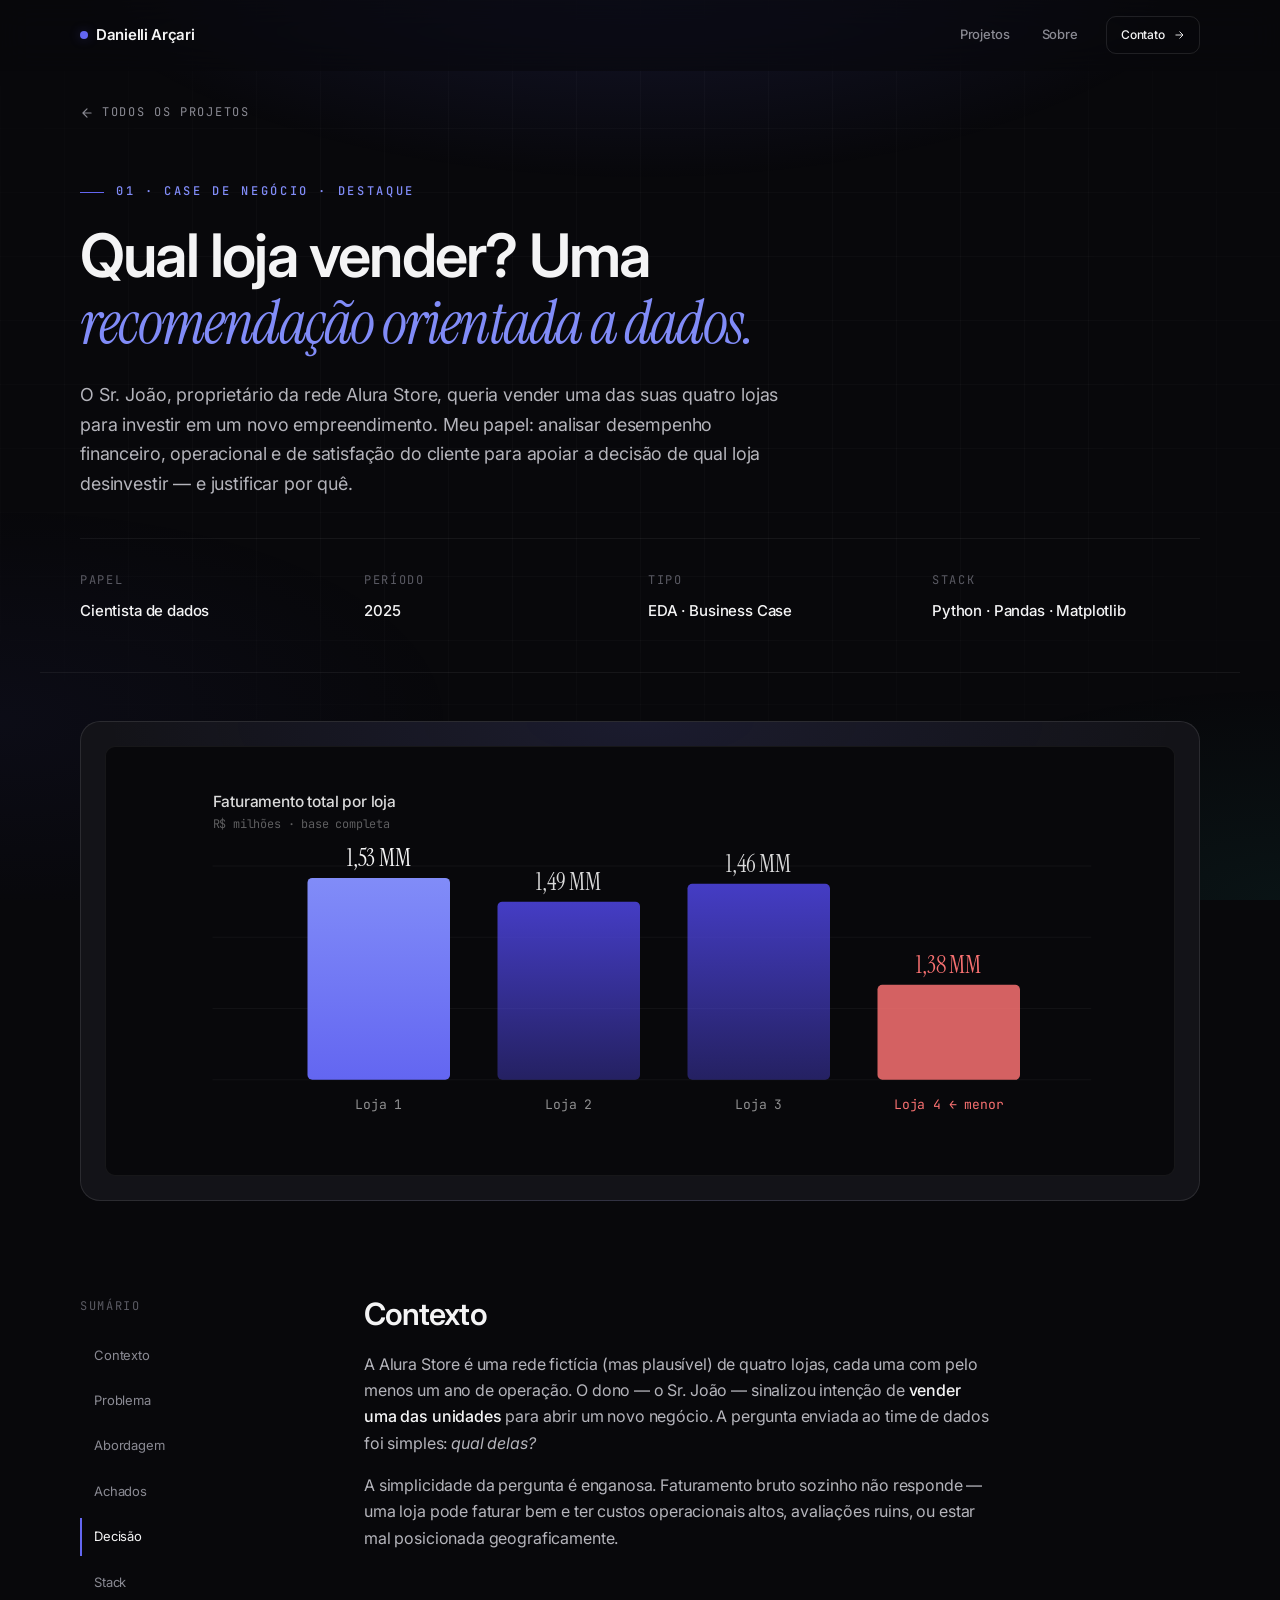
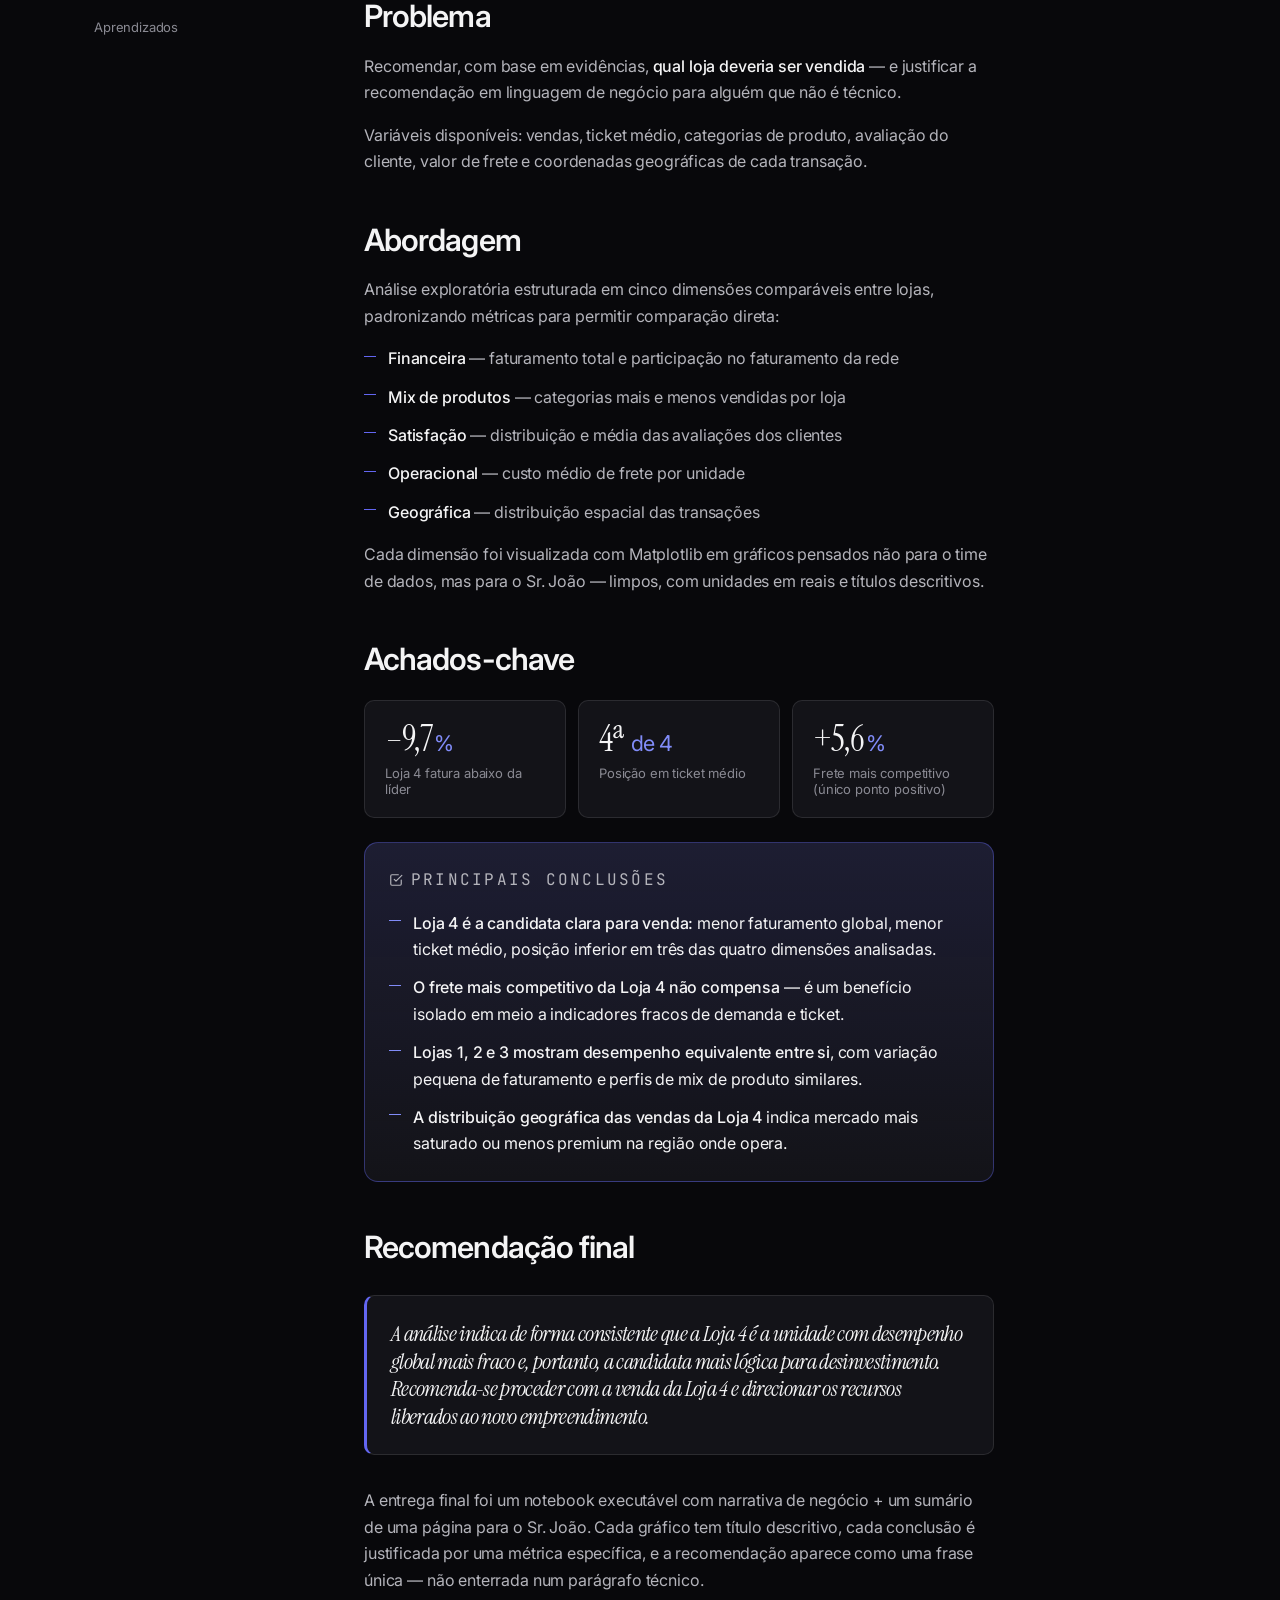
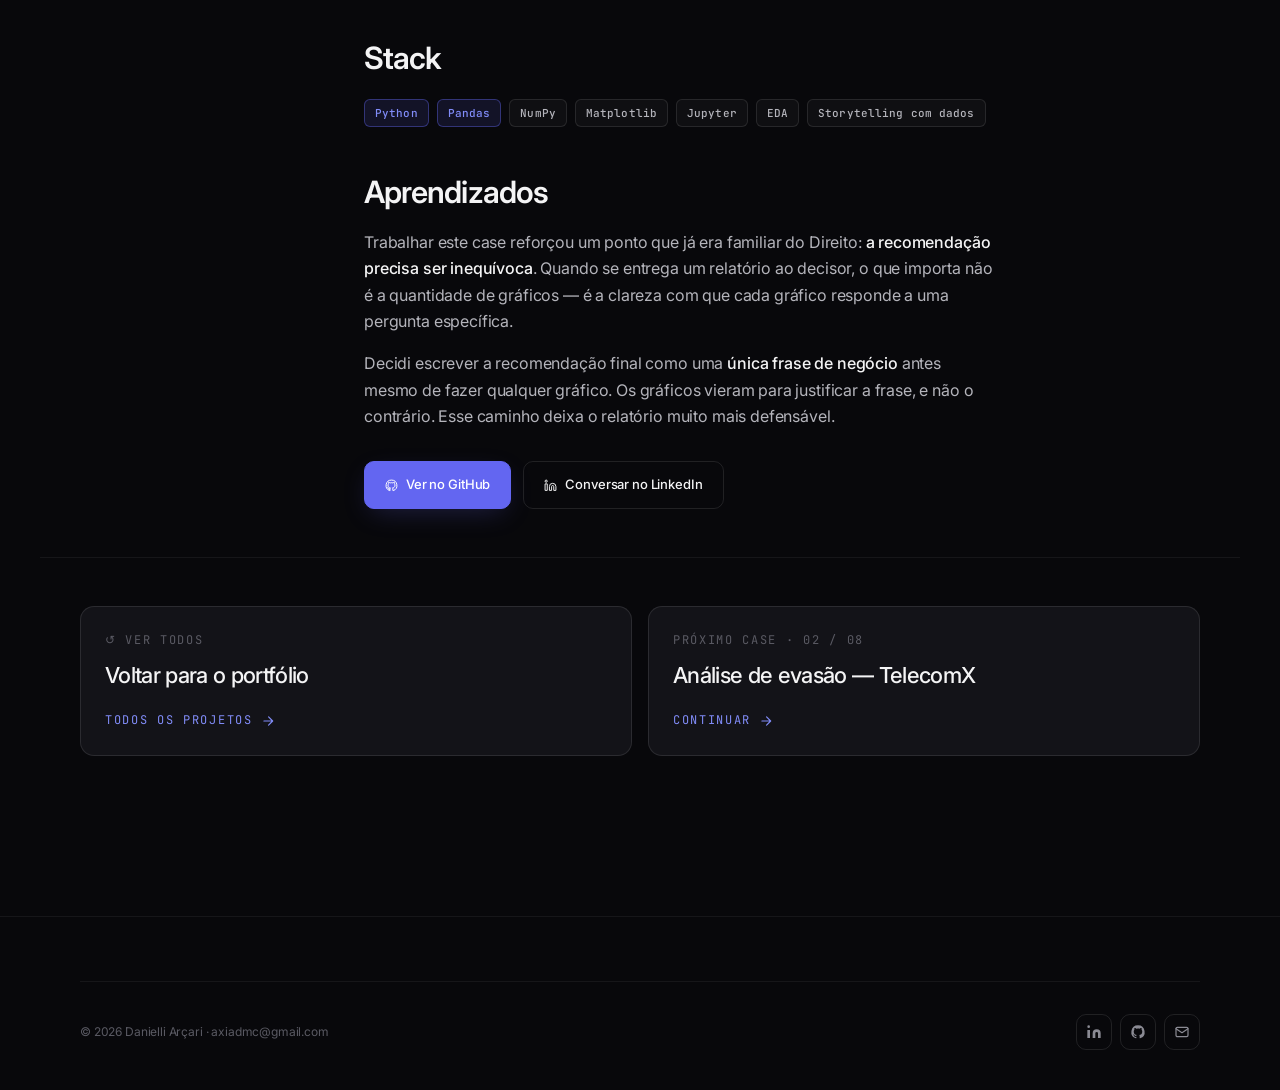
==== projetos/alura-store.html @ cd38f4fd "Add files via upload" ====
<!DOCTYPE html>
<html lang="pt-BR">
<head>
  <meta charset="UTF-8" />
  <meta name="viewport" content="width=device-width, initial-scale=1.0" />
  <meta name="theme-color" content="#08080B" />
  <title>Alura Store · Case · Danielli Arçari</title>
  <meta name="description" content="Case completo: análise comparativa das 4 lojas da rede Alura Store para apoiar decisão estratégica de venda." />

  <link rel="preconnect" href="https://fonts.googleapis.com" />
  <link rel="preconnect" href="https://fonts.gstatic.com" crossorigin />
  <link href="https://fonts.googleapis.com/css2?family=Inter:wght@300;400;500;600;700&family=Instrument+Serif:ital@0;1&family=JetBrains+Mono:wght@400;500&display=swap" rel="stylesheet" />

  <link rel="stylesheet" href="../css/tokens.css" />
  <link rel="stylesheet" href="../css/base.css" />
  <link rel="stylesheet" href="../css/components.css" />
  <link rel="stylesheet" href="../css/project.css" />

  <link rel="icon" href="data:image/svg+xml,%3Csvg xmlns='http://www.w3.org/2000/svg' viewBox='0 0 32 32'%3E%3Crect width='32' height='32' rx='6' fill='%23080808'/%3E%3Ctext x='16' y='22' font-family='Inter,sans-serif' font-size='18' font-weight='700' fill='%236366F1' text-anchor='middle'%3ED%3C/text%3E%3C/svg%3E" />
</head>
<body>

<header class="nav" role="banner">
  <div class="container nav__inner">
    <a href="../index.html" class="nav__brand">
      <span class="nav__brand-dot" aria-hidden="true"></span>
      <span>Danielli Arçari</span>
    </a>
    <nav class="nav__links" aria-label="Navegação">
      <a class="nav__link" href="../index.html#projetos">Projetos</a>
      <a class="nav__link" href="../index.html#sobre">Sobre</a>
      <a class="nav__link nav__cta btn btn--ghost btn--sm" href="../index.html#contato">
        Contato
        <svg class="btn__icon btn__icon--arrow" viewBox="0 0 24 24" aria-hidden="true"><path d="M5 12h14M13 5l7 7-7 7"/></svg>
      </a>
    </nav>
  </div>
</header>

<main>

  <div class="container case-breadcrumb">
    <a href="../index.html#projetos" class="case-back">
      <svg viewBox="0 0 24 24" fill="none" stroke="currentColor" stroke-width="2" stroke-linecap="round" stroke-linejoin="round" aria-hidden="true"><path d="M19 12H5M12 19l-7-7 7-7"/></svg>
      Todos os projetos
    </a>
  </div>

  <section class="container case-header">
    <p class="eyebrow eyebrow--accent case-header__eyebrow">01 · Case de Negócio · Destaque</p>
    <h1 class="case-header__title">Qual loja vender? Uma <em>recomendação orientada a dados.</em></h1>
    <p class="case-header__lede">
      O Sr. João, proprietário da rede Alura Store, queria vender uma das suas quatro lojas para investir em um novo
      empreendimento. Meu papel: analisar desempenho financeiro, operacional e de satisfação do cliente para apoiar a decisão
      de qual loja desinvestir — e justificar por quê.
    </p>

    <div class="case-meta">
      <div class="case-meta__item">
        <span class="case-meta__label">Papel</span>
        <span class="case-meta__value">Cientista de dados</span>
      </div>
      <div class="case-meta__item">
        <span class="case-meta__label">Período</span>
        <span class="case-meta__value">2025</span>
      </div>
      <div class="case-meta__item">
        <span class="case-meta__label">Tipo</span>
        <span class="case-meta__value">EDA · Business Case</span>
      </div>
      <div class="case-meta__item">
        <span class="case-meta__label">Stack</span>
        <span class="case-meta__value">Python · Pandas · Matplotlib</span>
      </div>
    </div>
  </section>

  <div class="container">
    <div class="case-hero-viz">
      <div class="case-hero-viz__inner">
        <svg viewBox="0 0 800 320" xmlns="http://www.w3.org/2000/svg">
          <defs>
            <linearGradient id="bar-a" x1="0" y1="0" x2="0" y2="1"><stop offset="0%" stop-color="#818CF8"/><stop offset="100%" stop-color="#6366F1"/></linearGradient>
            <linearGradient id="bar-b" x1="0" y1="0" x2="0" y2="1"><stop offset="0%" stop-color="#4F46E5" stop-opacity="0.85"/><stop offset="100%" stop-color="#4F46E5" stop-opacity="0.4"/></linearGradient>
          </defs>
          <text x="40" y="30" font-family="Inter, sans-serif" font-size="13" font-weight="500" fill="rgba(255,255,255,0.85)">Faturamento total por loja</text>
          <text x="40" y="48" font-family="JetBrains Mono, monospace" font-size="10" fill="rgba(255,255,255,0.35)">R$ milhões · base completa</text>

          <g stroke="rgba(255,255,255,0.04)" stroke-width="1">
            <line x1="40" y1="80"  x2="780" y2="80"/>
            <line x1="40" y1="140" x2="780" y2="140"/>
            <line x1="40" y1="200" x2="780" y2="200"/>
            <line x1="40" y1="260" x2="780" y2="260"/>
          </g>

          <rect x="120" y="90"  width="120" height="170" rx="4" fill="url(#bar-a)"/>
          <text x="180" y="80" font-family="Instrument Serif, serif" font-size="20" fill="#F4F4F5" text-anchor="middle">1,53 MM</text>
          <text x="180" y="285" font-family="JetBrains Mono, monospace" font-size="11" fill="rgba(255,255,255,0.55)" text-anchor="middle">Loja 1</text>

          <rect x="280" y="110" width="120" height="150" rx="4" fill="url(#bar-b)"/>
          <text x="340" y="100" font-family="Instrument Serif, serif" font-size="20" fill="rgba(255,255,255,0.85)" text-anchor="middle">1,49 MM</text>
          <text x="340" y="285" font-family="JetBrains Mono, monospace" font-size="11" fill="rgba(255,255,255,0.55)" text-anchor="middle">Loja 2</text>

          <rect x="440" y="95"  width="120" height="165" rx="4" fill="url(#bar-b)"/>
          <text x="500" y="85" font-family="Instrument Serif, serif" font-size="20" fill="rgba(255,255,255,0.85)" text-anchor="middle">1,46 MM</text>
          <text x="500" y="285" font-family="JetBrains Mono, monospace" font-size="11" fill="rgba(255,255,255,0.55)" text-anchor="middle">Loja 3</text>

          <rect x="600" y="180" width="120" height="80"  rx="4" fill="#F87171" fill-opacity="0.85"/>
          <text x="660" y="170" font-family="Instrument Serif, serif" font-size="20" fill="#F87171" text-anchor="middle">1,38 MM</text>
          <text x="660" y="285" font-family="JetBrains Mono, monospace" font-size="11" fill="#F87171" text-anchor="middle">Loja 4 ← menor</text>
        </svg>
      </div>
    </div>
  </div>

  <div class="container case-body">

    <aside class="case-toc" aria-label="Sumário">
      <p class="case-toc__label">Sumário</p>
      <a href="#contexto">Contexto</a>
      <a href="#problema">Problema</a>
      <a href="#abordagem">Abordagem</a>
      <a href="#achados">Achados</a>
      <a href="#decisao">Decisão</a>
      <a href="#stack">Stack</a>
      <a href="#aprendizados">Aprendizados</a>
    </aside>

    <article class="case-content">

      <section id="contexto">
        <h2>Contexto</h2>
        <p>
          A Alura Store é uma rede fictícia (mas plausível) de quatro lojas, cada uma com pelo menos um ano de operação.
          O dono — o Sr. João — sinalizou intenção de <strong>vender uma das unidades</strong> para abrir um novo negócio.
          A pergunta enviada ao time de dados foi simples: <em>qual delas?</em>
        </p>
        <p>
          A simplicidade da pergunta é enganosa. Faturamento bruto sozinho não responde — uma loja pode faturar bem e
          ter custos operacionais altos, avaliações ruins, ou estar mal posicionada geograficamente.
        </p>
      </section>

      <section id="problema">
        <h2>Problema</h2>
        <p>
          Recomendar, com base em evidências, <strong>qual loja deveria ser vendida</strong> — e justificar a recomendação
          em linguagem de negócio para alguém que não é técnico.
        </p>
        <p>
          Variáveis disponíveis: vendas, ticket médio, categorias de produto, avaliação do cliente, valor de frete e
          coordenadas geográficas de cada transação.
        </p>
      </section>

      <section id="abordagem">
        <h2>Abordagem</h2>
        <p>
          Análise exploratória estruturada em cinco dimensões comparáveis entre lojas, padronizando métricas para
          permitir comparação direta:
        </p>
        <ul>
          <li><strong>Financeira</strong> — faturamento total e participação no faturamento da rede</li>
          <li><strong>Mix de produtos</strong> — categorias mais e menos vendidas por loja</li>
          <li><strong>Satisfação</strong> — distribuição e média das avaliações dos clientes</li>
          <li><strong>Operacional</strong> — custo médio de frete por unidade</li>
          <li><strong>Geográfica</strong> — distribuição espacial das transações</li>
        </ul>
        <p>
          Cada dimensão foi visualizada com Matplotlib em gráficos pensados não para o time de dados, mas para o
          Sr. João — limpos, com unidades em reais e títulos descritivos.
        </p>
      </section>

      <section id="achados">
        <h2>Achados-chave</h2>

        <div class="case-stats">
          <div class="case-stat">
            <div class="case-stat__value">–9,7<em>%</em></div>
            <div class="case-stat__label">Loja 4 fatura abaixo da líder</div>
          </div>
          <div class="case-stat">
            <div class="case-stat__value">4ª <em>de 4</em></div>
            <div class="case-stat__label">Posição em ticket médio</div>
          </div>
          <div class="case-stat">
            <div class="case-stat__value">+5,6<em>%</em></div>
            <div class="case-stat__label">Frete mais competitivo (único ponto positivo)</div>
          </div>
        </div>

        <div class="case-findings">
          <p class="case-findings__title">
            <svg viewBox="0 0 24 24" fill="none" stroke="currentColor" stroke-width="2" stroke-linecap="round" stroke-linejoin="round"><path d="M9 11l3 3L22 4M21 12v7a2 2 0 0 1-2 2H5a2 2 0 0 1-2-2V5a2 2 0 0 1 2-2h11"/></svg>
            Principais conclusões
          </p>
          <ul>
            <li><strong>Loja 4 é a candidata clara para venda:</strong> menor faturamento global, menor ticket médio, posição inferior em três das quatro dimensões analisadas.</li>
            <li><strong>O frete mais competitivo da Loja 4 não compensa</strong> — é um benefício isolado em meio a indicadores fracos de demanda e ticket.</li>
            <li><strong>Lojas 1, 2 e 3 mostram desempenho equivalente entre si</strong>, com variação pequena de faturamento e perfis de mix de produto similares.</li>
            <li><strong>A distribuição geográfica das vendas da Loja 4</strong> indica mercado mais saturado ou menos premium na região onde opera.</li>
          </ul>
        </div>
      </section>

      <section id="decisao">
        <h2>Recomendação final</h2>
        <blockquote class="case-quote">
          A análise indica de forma consistente que a Loja 4 é a unidade com desempenho global mais fraco e, portanto, a
          candidata mais lógica para desinvestimento. Recomenda-se proceder com a venda da Loja 4 e direcionar os
          recursos liberados ao novo empreendimento.
        </blockquote>
        <p>
          A entrega final foi um notebook executável com narrativa de negócio + um sumário de uma página para o Sr. João.
          Cada gráfico tem título descritivo, cada conclusão é justificada por uma métrica específica, e a recomendação
          aparece como uma frase única — não enterrada num parágrafo técnico.
        </p>
      </section>

      <section id="stack">
        <h2>Stack</h2>
        <div class="case-stack tag-group">
          <span class="tag tag--accent">Python</span>
          <span class="tag tag--accent">Pandas</span>
          <span class="tag">NumPy</span>
          <span class="tag">Matplotlib</span>
          <span class="tag">Jupyter</span>
          <span class="tag">EDA</span>
          <span class="tag">Storytelling com dados</span>
        </div>
      </section>

      <section id="aprendizados">
        <h2>Aprendizados</h2>
        <p>
          Trabalhar este case reforçou um ponto que já era familiar do Direito: <strong>a recomendação precisa ser
          inequívoca</strong>. Quando se entrega um relatório ao decisor, o que importa não é a quantidade de gráficos —
          é a clareza com que cada gráfico responde a uma pergunta específica.
        </p>
        <p>
          Decidi escrever a recomendação final como uma <strong>única frase de negócio</strong> antes mesmo de fazer
          qualquer gráfico. Os gráficos vieram para justificar a frase, e não o contrário. Esse caminho deixa o
          relatório muito mais defensável.
        </p>
      </section>

      <div class="case-actions">
        <a href="https://github.com/danielli-arcari/Alura_Store" target="_blank" rel="noopener" class="btn btn--accent">
          <svg class="btn__icon" viewBox="0 0 24 24" fill="currentColor"><path d="M12 2a10 10 0 0 0-3.16 19.49c.5.09.68-.22.68-.48v-1.7c-2.78.6-3.37-1.34-3.37-1.34-.45-1.16-1.11-1.47-1.11-1.47-.91-.62.07-.6.07-.6 1 .07 1.53 1.03 1.53 1.03.89 1.52 2.34 1.08 2.91.83.09-.65.35-1.09.63-1.34-2.22-.25-4.56-1.11-4.56-4.95 0-1.09.39-1.99 1.03-2.69-.1-.25-.45-1.27.1-2.65 0 0 .84-.27 2.75 1.03A9.56 9.56 0 0 1 12 6.8c.85 0 1.71.11 2.5.34 1.91-1.3 2.75-1.03 2.75-1.03.55 1.38.2 2.4.1 2.65.64.7 1.03 1.6 1.03 2.69 0 3.85-2.34 4.7-4.57 4.94.36.31.68.92.68 1.85v2.74c0 .27.18.58.69.48A10 10 0 0 0 12 2z"/></svg>
          Ver no GitHub
        </a>
        <a href="https://www.linkedin.com/in/danielli-arcari" target="_blank" rel="noopener" class="btn btn--ghost">
          <svg class="btn__icon" viewBox="0 0 24 24" fill="currentColor"><path d="M16 8a6 6 0 0 1 6 6v7h-4v-7a2 2 0 0 0-4 0v7h-4v-7a6 6 0 0 1 6-6zM2 9h4v12H2zM4 6a2 2 0 1 1 0-4 2 2 0 0 1 0 4z"/></svg>
          Conversar no LinkedIn
        </a>
      </div>

    </article>
  </div>

  <section class="container case-next">
    <div class="case-next__grid">
      <a href="../index.html#projetos" class="case-next__card">
        <p class="case-next__label">↺ Ver todos</p>
        <h3 class="case-next__title">Voltar para o portfólio</h3>
        <span class="case-next__arrow">
          Todos os projetos
          <svg viewBox="0 0 24 24" fill="none" stroke="currentColor" stroke-width="2" stroke-linecap="round" stroke-linejoin="round"><path d="M5 12h14M13 5l7 7-7 7"/></svg>
        </span>
      </a>
      <a href="telecomx.html" class="case-next__card">
        <p class="case-next__label">Próximo case · 02 / 08</p>
        <h3 class="case-next__title">Análise de evasão — TelecomX</h3>
        <span class="case-next__arrow">
          Continuar
          <svg viewBox="0 0 24 24" fill="none" stroke="currentColor" stroke-width="2" stroke-linecap="round" stroke-linejoin="round"><path d="M5 12h14M13 5l7 7-7 7"/></svg>
        </span>
      </a>
    </div>
  </section>

  <footer class="footer">
    <div class="container">
      <div class="footer__bottom" style="border-top:1px solid var(--border-subtle);padding-top:var(--s-8);">
        <span>© <span id="year">2026</span> Danielli Arçari · axiadmc@gmail.com</span>
        <div class="footer__socials">
          <a class="footer__social" href="https://www.linkedin.com/in/danielli-arcari" target="_blank" rel="noopener" aria-label="LinkedIn"><svg viewBox="0 0 24 24" fill="currentColor"><path d="M16 8a6 6 0 0 1 6 6v7h-4v-7a2 2 0 0 0-4 0v7h-4v-7a6 6 0 0 1 6-6zM2 9h4v12H2zM4 6a2 2 0 1 1 0-4 2 2 0 0 1 0 4z"/></svg></a>
          <a class="footer__social" href="https://github.com/danielli-arcari" target="_blank" rel="noopener" aria-label="GitHub"><svg viewBox="0 0 24 24" fill="currentColor"><path d="M12 2a10 10 0 0 0-3.16 19.49c.5.09.68-.22.68-.48v-1.7c-2.78.6-3.37-1.34-3.37-1.34-.45-1.16-1.11-1.47-1.11-1.47-.91-.62.07-.6.07-.6 1 .07 1.53 1.03 1.53 1.03.89 1.52 2.34 1.08 2.91.83.09-.65.35-1.09.63-1.34-2.22-.25-4.56-1.11-4.56-4.95 0-1.09.39-1.99 1.03-2.69-.1-.25-.45-1.27.1-2.65 0 0 .84-.27 2.75 1.03A9.56 9.56 0 0 1 12 6.8c.85 0 1.71.11 2.5.34 1.91-1.3 2.75-1.03 2.75-1.03.55 1.38.2 2.4.1 2.65.64.7 1.03 1.6 1.03 2.69 0 3.85-2.34 4.7-4.57 4.94.36.31.68.92.68 1.85v2.74c0 .27.18.58.69.48A10 10 0 0 0 12 2z"/></svg></a>
          <a class="footer__social" href="mailto:axiadmc@gmail.com" aria-label="E-mail"><svg viewBox="0 0 24 24" fill="none" stroke="currentColor" stroke-width="1.8" stroke-linecap="round" stroke-linejoin="round"><rect x="3" y="5" width="18" height="14" rx="2"/><path d="M3 7l9 6 9-6"/></svg></a>
        </div>
      </div>
    </div>
  </footer>

</main>

<script src="../js/main.js" defer></script>
</body>
</html>
---- css/tokens.css ----
/* ============================================================
   DESIGN TOKENS
   Single source of truth for colors, spacing, type, motion.
   ============================================================ */

:root {
  /* ----- Surfaces ----- */
  --bg-base:        #08080B;
  --bg-elevated:    #0F0F12;
  --bg-card:        #131318;
  --bg-card-hover:  #17171D;
  --bg-overlay:     rgba(8, 8, 11, 0.72);

  /* ----- Borders (rgba for compositing over gradients) ----- */
  --border-subtle:  rgba(255, 255, 255, 0.06);
  --border-default: rgba(255, 255, 255, 0.10);
  --border-strong:  rgba(255, 255, 255, 0.16);
  --border-accent:  rgba(99, 102, 241, 0.40);

  /* ----- Foreground ----- */
  --fg-primary:     #F4F4F5;
  --fg-secondary:   #B4B4BB;
  --fg-tertiary:    #8A8A93;
  --fg-quaternary:  #5A5A63;
  --fg-on-accent:   #FFFFFF;

  /* ----- Accent (Iris / Indigo) ----- */
  --accent:         #6366F1;
  --accent-hover:   #818CF8;
  --accent-dim:     #4F46E5;
  --accent-soft:    rgba(99, 102, 241, 0.12);
  --accent-glow:    rgba(99, 102, 241, 0.28);

  /* ----- Secondary accent (Teal) — used sparingly ----- */
  --teal:           #2DD4BF;
  --teal-soft:      rgba(45, 212, 191, 0.12);

  /* ----- Semantic ----- */
  --success:        #34D399;
  --warning:        #FBBF24;
  --danger:         #F87171;

  /* ----- Typography ----- */
  --font-sans:  'Inter', ui-sans-serif, system-ui, -apple-system, 'Segoe UI', Roboto, sans-serif;
  --font-serif: 'Instrument Serif', 'Times New Roman', Georgia, serif;
  --font-mono:  'JetBrains Mono', ui-monospace, 'SF Mono', Consolas, monospace;

  /* Modular type scale (1.25 ratio) */
  --text-xs:    0.75rem;     /* 12 */
  --text-sm:    0.8125rem;   /* 13 */
  --text-base:  0.9375rem;   /* 15 */
  --text-md:    1rem;        /* 16 */
  --text-lg:    1.125rem;    /* 18 */
  --text-xl:    1.375rem;    /* 22 */
  --text-2xl:   1.75rem;     /* 28 */
  --text-3xl:   2.25rem;     /* 36 */
  --text-4xl:   3rem;        /* 48 */
  --text-5xl:   4rem;        /* 64 */
  --text-6xl:   5.5rem;      /* 88 */

  --leading-tight:   1.1;
  --leading-snug:    1.25;
  --leading-normal:  1.5;
  --leading-relaxed: 1.65;

  --tracking-tight:  -0.03em;
  --tracking-snug:   -0.02em;
  --tracking-normal: -0.01em;
  --tracking-wide:    0.02em;
  --tracking-wider:   0.14em;
  --tracking-widest:  0.22em;

  /* ----- Spacing scale (4px base) ----- */
  --s-1:   0.25rem;
  --s-2:   0.5rem;
  --s-3:   0.75rem;
  --s-4:   1rem;
  --s-5:   1.25rem;
  --s-6:   1.5rem;
  --s-8:   2rem;
  --s-10:  2.5rem;
  --s-12:  3rem;
  --s-16:  4rem;
  --s-20:  5rem;
  --s-24:  6rem;
  --s-32:  8rem;
  --s-40:  10rem;

  /* ----- Radii ----- */
  --r-xs:   3px;
  --r-sm:   6px;
  --r-md:   10px;
  --r-lg:   14px;
  --r-xl:   20px;
  --r-2xl:  28px;
  --r-full: 9999px;

  /* ----- Shadows ----- */
  --shadow-xs:   0 1px 2px rgba(0, 0, 0, 0.35);
  --shadow-sm:   0 2px 6px rgba(0, 0, 0, 0.32);
  --shadow-md:   0 8px 24px rgba(0, 0, 0, 0.40);
  --shadow-lg:   0 16px 48px rgba(0, 0, 0, 0.55);
  --shadow-glow: 0 0 60px -10px var(--accent-glow);
  --shadow-ring: 0 0 0 1px var(--border-default);

  /* ----- Layout ----- */
  --container:        1200px;
  --container-narrow: 880px;
  --gutter:           clamp(1.25rem, 4vw, 2.5rem);

  /* ----- Motion ----- */
  --ease-out-expo:   cubic-bezier(0.16, 1, 0.3, 1);
  --ease-in-out:     cubic-bezier(0.65, 0, 0.35, 1);
  --ease-spring:     cubic-bezier(0.34, 1.56, 0.64, 1);
  --dur-fast:        140ms;
  --dur-base:        240ms;
  --dur-slow:        460ms;
  --dur-slower:      720ms;

  /* ----- Z-index ----- */
  --z-base:    1;
  --z-overlay: 50;
  --z-nav:     90;
  --z-modal:   100;
  --z-toast:   110;
}

/* Respect user's reduced-motion preference */
@media (prefers-reduced-motion: reduce) {
  :root {
    --dur-fast:   0ms;
    --dur-base:   0ms;
    --dur-slow:   0ms;
    --dur-slower: 0ms;
  }
}
---- css/base.css ----
/* ============================================================
   BASE — Reset + global element defaults + accessibility
   ============================================================ */

*,
*::before,
*::after {
  box-sizing: border-box;
  margin: 0;
  padding: 0;
}

html {
  -webkit-text-size-adjust: 100%;
  text-size-adjust: 100%;
  scroll-behavior: smooth;
  /* Slight inertia offset for anchor jumps so sticky nav doesn't cover headings */
  scroll-padding-top: 5rem;
}

body {
  min-height: 100dvh;
  background: var(--bg-base);
  color: var(--fg-primary);
  font-family: var(--font-sans);
  font-size: var(--text-base);
  font-weight: 400;
  line-height: var(--leading-relaxed);
  letter-spacing: var(--tracking-normal);
  -webkit-font-smoothing: antialiased;
  -moz-osx-font-smoothing: grayscale;
  text-rendering: optimizeLegibility;
  overflow-x: hidden;
}

/* Ambient background — radial gradients that sit behind every page.
   Deliberately faint; they add depth without competing for attention. */
body::before {
  content: '';
  position: fixed;
  inset: 0;
  z-index: -1;
  pointer-events: none;
  background:
    radial-gradient(ellipse 80% 50% at 50% -10%, rgba(99, 102, 241, 0.18), transparent 60%),
    radial-gradient(ellipse 60% 40% at 100% 100%, rgba(45, 212, 191, 0.06), transparent 60%),
    radial-gradient(ellipse 60% 40% at 0% 80%, rgba(99, 102, 241, 0.05), transparent 60%);
}

/* Faint grid pattern. CSS-only, no image request. */
body::after {
  content: '';
  position: fixed;
  inset: 0;
  z-index: -1;
  pointer-events: none;
  background-image:
    linear-gradient(to right, rgba(255, 255, 255, 0.025) 1px, transparent 1px),
    linear-gradient(to bottom, rgba(255, 255, 255, 0.025) 1px, transparent 1px);
  background-size: 64px 64px;
  mask-image: radial-gradient(ellipse 70% 60% at 50% 40%, #000 50%, transparent 100%);
  -webkit-mask-image: radial-gradient(ellipse 70% 60% at 50% 40%, #000 50%, transparent 100%);
}

a {
  color: inherit;
  text-decoration: none;
  transition: color var(--dur-fast) var(--ease-out-expo);
}

img, svg, video {
  display: block;
  max-width: 100%;
  height: auto;
}

button {
  font: inherit;
  color: inherit;
  background: none;
  border: none;
  cursor: pointer;
}

input, textarea, select {
  font: inherit;
  color: inherit;
}

/* ----- Typography defaults ----- */
h1, h2, h3, h4, h5, h6 {
  font-family: var(--font-sans);
  font-weight: 600;
  line-height: var(--leading-tight);
  letter-spacing: var(--tracking-tight);
  color: var(--fg-primary);
}

p {
  color: var(--fg-secondary);
  line-height: var(--leading-relaxed);
}

::selection {
  background: var(--accent-soft);
  color: var(--fg-primary);
}

/* ----- Focus states — accessible & consistent ----- */
:focus-visible {
  outline: 2px solid var(--accent);
  outline-offset: 3px;
  border-radius: var(--r-xs);
}

/* Scrollbar — subtle on dark */
::-webkit-scrollbar { width: 10px; height: 10px; }
::-webkit-scrollbar-track { background: var(--bg-base); }
::-webkit-scrollbar-thumb {
  background: var(--border-default);
  border-radius: var(--r-full);
  border: 2px solid var(--bg-base);
}
::-webkit-scrollbar-thumb:hover { background: var(--border-strong); }

/* ----- Utility: visually-hidden but available to screen readers ----- */
.sr-only {
  position: absolute;
  width: 1px;
  height: 1px;
  padding: 0;
  margin: -1px;
  overflow: hidden;
  clip: rect(0, 0, 0, 0);
  white-space: nowrap;
  border: 0;
}

/* ----- Layout container ----- */
.container {
  width: 100%;
  max-width: var(--container);
  margin-inline: auto;
  padding-inline: var(--gutter);
}

.container--narrow {
  max-width: var(--container-narrow);
}

/* ----- Animation utility classes ----- */
.reveal {
  opacity: 0;
  transform: translateY(20px);
  transition:
    opacity var(--dur-slow) var(--ease-out-expo),
    transform var(--dur-slow) var(--ease-out-expo);
  will-change: opacity, transform;
}
.reveal.is-visible {
  opacity: 1;
  transform: translateY(0);
}
---- css/components.css ----
/* ============================================================
   COMPONENTS — Reusable UI primitives
   Buttons · Badges · Cards · Tags · Inputs · Nav · Footer
   ============================================================ */

/* ----------------------------------------------------------------
   NAVIGATION
   Sticky, blurred-glass top bar. Inspired by Linear / Vercel.
   ---------------------------------------------------------------- */
.nav {
  position: sticky;
  top: 0;
  z-index: var(--z-nav);
  width: 100%;
  background: rgba(8, 8, 11, 0.65);
  backdrop-filter: saturate(140%) blur(16px);
  -webkit-backdrop-filter: saturate(140%) blur(16px);
  border-bottom: 1px solid transparent;
  transition: border-color var(--dur-base) var(--ease-out-expo);
}
.nav.is-scrolled {
  border-bottom-color: var(--border-subtle);
}
.nav__inner {
  display: flex;
  align-items: center;
  justify-content: space-between;
  padding-block: var(--s-4);
}
.nav__brand {
  display: inline-flex;
  align-items: center;
  gap: var(--s-2);
  font-size: var(--text-base);
  font-weight: 600;
  letter-spacing: var(--tracking-snug);
  color: var(--fg-primary);
}
.nav__brand-dot {
  width: 8px;
  height: 8px;
  border-radius: var(--r-full);
  background: var(--accent);
  box-shadow: 0 0 12px var(--accent-glow);
  animation: pulse 2.4s var(--ease-in-out) infinite;
}
@keyframes pulse {
  0%, 100% { opacity: 1; transform: scale(1); }
  50%      { opacity: 0.55; transform: scale(1.25); }
}
.nav__links {
  display: flex;
  align-items: center;
  gap: var(--s-2);
}
.nav__link {
  position: relative;
  padding: var(--s-2) var(--s-3);
  font-size: var(--text-sm);
  font-weight: 500;
  color: var(--fg-tertiary);
  border-radius: var(--r-sm);
  transition:
    color var(--dur-fast) var(--ease-out-expo),
    background-color var(--dur-fast) var(--ease-out-expo);
}
.nav__link:hover,
.nav__link[aria-current="page"] {
  color: var(--fg-primary);
  background: var(--bg-card);
}
.nav__cta {
  margin-left: var(--s-2);
}
@media (max-width: 640px) {
  .nav__links { gap: 0; }
  .nav__link  { padding-inline: var(--s-2); font-size: var(--text-xs); }
}

/* ----------------------------------------------------------------
   BUTTON
   ---------------------------------------------------------------- */
.btn {
  position: relative;
  display: inline-flex;
  align-items: center;
  justify-content: center;
  gap: var(--s-2);
  padding: 0.75rem 1.25rem;
  font-size: var(--text-sm);
  font-weight: 500;
  letter-spacing: var(--tracking-normal);
  border-radius: var(--r-md);
  border: 1px solid transparent;
  cursor: pointer;
  transition:
    background-color var(--dur-fast) var(--ease-out-expo),
    border-color    var(--dur-fast) var(--ease-out-expo),
    color           var(--dur-fast) var(--ease-out-expo),
    transform       var(--dur-fast) var(--ease-out-expo),
    box-shadow      var(--dur-fast) var(--ease-out-expo);
  white-space: nowrap;
  user-select: none;
}
.btn:active { transform: translateY(1px); }

.btn--primary {
  background: var(--fg-primary);
  color: var(--bg-base);
  border-color: var(--fg-primary);
}
.btn--primary:hover {
  background: #ffffff;
  border-color: #ffffff;
  box-shadow: 0 8px 24px rgba(255, 255, 255, 0.10);
}

.btn--accent {
  background: var(--accent);
  color: var(--fg-on-accent);
  border-color: var(--accent);
  box-shadow: 0 8px 28px -8px var(--accent-glow);
}
.btn--accent:hover {
  background: var(--accent-hover);
  border-color: var(--accent-hover);
  box-shadow: 0 12px 36px -8px var(--accent-glow);
}

.btn--ghost {
  background: transparent;
  color: var(--fg-primary);
  border-color: var(--border-default);
}
.btn--ghost:hover {
  background: var(--bg-card);
  border-color: var(--border-strong);
}

.btn--sm  { padding: 0.5rem 0.875rem; font-size: var(--text-xs); }
.btn--lg  { padding: 0.9rem 1.6rem;   font-size: var(--text-base); }

.btn__icon {
  width: 1em;
  height: 1em;
  stroke: currentColor;
  fill: none;
  stroke-width: 1.8;
  flex-shrink: 0;
}

/* Subtle "arrow nudge" on hover for ghost buttons containing arrow icon */
.btn:hover .btn__icon--arrow { transform: translateX(3px); }
.btn__icon--arrow { transition: transform var(--dur-fast) var(--ease-out-expo); }

/* ----------------------------------------------------------------
   BADGE — small inline status pill
   ---------------------------------------------------------------- */
.badge {
  display: inline-flex;
  align-items: center;
  gap: var(--s-2);
  padding: 0.3rem 0.7rem;
  font-size: var(--text-xs);
  font-weight: 500;
  letter-spacing: var(--tracking-wide);
  color: var(--fg-secondary);
  background: var(--bg-card);
  border: 1px solid var(--border-default);
  border-radius: var(--r-full);
}
.badge--live::before {
  content: '';
  width: 6px;
  height: 6px;
  border-radius: var(--r-full);
  background: var(--success);
  box-shadow: 0 0 0 3px rgba(52, 211, 153, 0.18);
  animation: pulse 2.4s var(--ease-in-out) infinite;
}
.badge--accent {
  color: var(--accent-hover);
  background: var(--accent-soft);
  border-color: var(--border-accent);
}

/* ----------------------------------------------------------------
   EYEBROW — small uppercase label above headings
   ---------------------------------------------------------------- */
.eyebrow {
  display: inline-flex;
  align-items: center;
  gap: var(--s-3);
  font-family: var(--font-mono);
  font-size: var(--text-xs);
  font-weight: 500;
  letter-spacing: var(--tracking-widest);
  text-transform: uppercase;
  color: var(--fg-tertiary);
}
.eyebrow::before {
  content: '';
  display: block;
  width: 1.5rem;
  height: 1px;
  background: var(--border-strong);
}
.eyebrow--accent { color: var(--accent-hover); }
.eyebrow--accent::before { background: var(--accent); }

/* ----------------------------------------------------------------
   TAG — chips for stack / tech
   ---------------------------------------------------------------- */
.tag {
  display: inline-flex;
  align-items: center;
  padding: 0.25rem 0.625rem;
  font-family: var(--font-mono);
  font-size: 0.6875rem;
  font-weight: 500;
  letter-spacing: 0.01em;
  color: var(--fg-secondary);
  background: rgba(255, 255, 255, 0.03);
  border: 1px solid var(--border-default);
  border-radius: var(--r-sm);
  transition:
    border-color var(--dur-fast) var(--ease-out-expo),
    color        var(--dur-fast) var(--ease-out-expo);
}
.tag:hover {
  color: var(--fg-primary);
  border-color: var(--border-strong);
}
.tag--accent {
  color: var(--accent-hover);
  background: var(--accent-soft);
  border-color: var(--border-accent);
}
.tag--learning {
  color: var(--fg-tertiary);
  border-style: dashed;
}

.tag-group {
  display: flex;
  flex-wrap: wrap;
  gap: var(--s-2);
}

/* ----------------------------------------------------------------
   SECTION HEADING — used at top of every section
   ---------------------------------------------------------------- */
.section {
  padding-block: clamp(4rem, 9vw, 7rem);
  position: relative;
}
.section__head {
  display: flex;
  flex-direction: column;
  gap: var(--s-4);
  margin-bottom: var(--s-12);
  max-width: 720px;
}
.section__title {
  font-size: clamp(1.875rem, 4vw, 2.75rem);
  font-weight: 600;
  line-height: var(--leading-tight);
  letter-spacing: var(--tracking-tight);
  color: var(--fg-primary);
}
.section__title em {
  font-family: var(--font-serif);
  font-style: italic;
  font-weight: 400;
  color: var(--accent-hover);
}
.section__desc {
  max-width: 56ch;
  font-size: var(--text-lg);
  color: var(--fg-tertiary);
  line-height: var(--leading-relaxed);
}

/* ----------------------------------------------------------------
   CARD primitives
   ---------------------------------------------------------------- */
.card {
  position: relative;
  background: var(--bg-card);
  border: 1px solid var(--border-default);
  border-radius: var(--r-lg);
  overflow: hidden;
  transition:
    border-color var(--dur-base) var(--ease-out-expo),
    background-color var(--dur-base) var(--ease-out-expo),
    transform var(--dur-base) var(--ease-out-expo);
}
.card:hover {
  border-color: var(--border-strong);
  background: var(--bg-card-hover);
}

/* "Spotlight" highlight that tracks the mouse on hover.
   The position is set via CSS variables by main.js. */
.card--spotlight::before {
  content: '';
  position: absolute;
  inset: 0;
  border-radius: inherit;
  pointer-events: none;
  background: radial-gradient(
    320px circle at var(--mx, 50%) var(--my, 50%),
    rgba(99, 102, 241, 0.10),
    transparent 50%
  );
  opacity: 0;
  transition: opacity var(--dur-base) var(--ease-out-expo);
}
.card--spotlight:hover::before { opacity: 1; }

/* ----------------------------------------------------------------
   FOOTER
   ---------------------------------------------------------------- */
.footer {
  border-top: 1px solid var(--border-subtle);
  padding-block: var(--s-16) var(--s-10);
  margin-top: var(--s-24);
}
.footer__top {
  display: grid;
  grid-template-columns: 1.4fr 1fr;
  gap: var(--s-12);
  padding-bottom: var(--s-12);
  border-bottom: 1px solid var(--border-subtle);
}
.footer__cta-eyebrow { margin-bottom: var(--s-4); }
.footer__cta-title {
  font-size: clamp(2rem, 4.5vw, 3rem);
  font-weight: 600;
  line-height: var(--leading-tight);
  letter-spacing: var(--tracking-tight);
  margin-bottom: var(--s-6);
}
.footer__cta-title em {
  font-family: var(--font-serif);
  font-style: italic;
  font-weight: 400;
  color: var(--accent-hover);
}
.footer__cta-desc {
  font-size: var(--text-lg);
  color: var(--fg-tertiary);
  margin-bottom: var(--s-8);
  max-width: 48ch;
}
.footer__cta-actions {
  display: flex;
  flex-wrap: wrap;
  gap: var(--s-3);
}
.footer__meta {
  display: flex;
  flex-direction: column;
  gap: var(--s-6);
  font-size: var(--text-sm);
  color: var(--fg-tertiary);
}
.footer__meta-label {
  font-family: var(--font-mono);
  font-size: var(--text-xs);
  letter-spacing: var(--tracking-widest);
  text-transform: uppercase;
  color: var(--fg-quaternary);
  margin-bottom: var(--s-2);
}
.footer__meta-value {
  color: var(--fg-secondary);
  font-size: var(--text-base);
}
.footer__meta-value a:hover { color: var(--accent-hover); }

.footer__bottom {
  display: flex;
  align-items: center;
  justify-content: space-between;
  flex-wrap: wrap;
  gap: var(--s-4);
  padding-top: var(--s-8);
  font-size: var(--text-xs);
  color: var(--fg-quaternary);
}
.footer__socials {
  display: flex;
  gap: var(--s-2);
}
.footer__social {
  display: inline-flex;
  align-items: center;
  justify-content: center;
  width: 36px;
  height: 36px;
  border-radius: var(--r-md);
  border: 1px solid var(--border-default);
  color: var(--fg-tertiary);
  transition:
    color var(--dur-fast) var(--ease-out-expo),
    border-color var(--dur-fast) var(--ease-out-expo),
    background-color var(--dur-fast) var(--ease-out-expo);
}
.footer__social:hover {
  color: var(--fg-primary);
  border-color: var(--border-strong);
  background: var(--bg-card);
}
.footer__social svg { width: 16px; height: 16px; }

@media (max-width: 720px) {
  .footer__top { grid-template-columns: 1fr; gap: var(--s-8); }
  .footer__bottom { justify-content: center; text-align: center; }
}

/* ----------------------------------------------------------------
   ICON helper (lucide-style inline SVGs)
   ---------------------------------------------------------------- */
.icon {
  width: 1em;
  height: 1em;
  stroke: currentColor;
  fill: none;
  stroke-width: 1.8;
  stroke-linecap: round;
  stroke-linejoin: round;
  flex-shrink: 0;
}
---- css/project.css ----
/* ============================================================
   PROJECT DETAIL PAGE — Case study layout
   ============================================================ */

/* ----- Breadcrumb / back link ----- */
.case-breadcrumb {
  padding-block: var(--s-8) var(--s-2);
}
.case-back {
  display: inline-flex;
  align-items: center;
  gap: var(--s-2);
  font-family: var(--font-mono);
  font-size: var(--text-xs);
  letter-spacing: var(--tracking-wider);
  text-transform: uppercase;
  color: var(--fg-tertiary);
  transition: color var(--dur-fast) var(--ease-out-expo);
}
.case-back:hover { color: var(--accent-hover); }
.case-back svg {
  width: 14px;
  height: 14px;
  transition: transform var(--dur-fast) var(--ease-out-expo);
}
.case-back:hover svg { transform: translateX(-3px); }

/* ----- Case header ----- */
.case-header {
  padding-block: var(--s-10) var(--s-12);
  border-bottom: 1px solid var(--border-subtle);
}
.case-header__eyebrow { margin-bottom: var(--s-5); }
.case-header__title {
  font-size: clamp(2.25rem, 5vw, 3.75rem);
  font-weight: 600;
  line-height: var(--leading-tight);
  letter-spacing: var(--tracking-tight);
  color: var(--fg-primary);
  max-width: 22ch;
  margin-bottom: var(--s-6);
}
.case-header__title em {
  font-family: var(--font-serif);
  font-style: italic;
  font-weight: 400;
  color: var(--accent-hover);
}
.case-header__lede {
  max-width: 64ch;
  font-size: clamp(1.0625rem, 1.4vw, 1.25rem);
  color: var(--fg-secondary);
  line-height: var(--leading-relaxed);
  margin-bottom: var(--s-10);
}

.case-meta {
  display: grid;
  grid-template-columns: repeat(4, 1fr);
  gap: var(--s-4);
  padding-top: var(--s-8);
  border-top: 1px solid var(--border-subtle);
}
.case-meta__item { display: flex; flex-direction: column; gap: var(--s-2); }
.case-meta__label {
  font-family: var(--font-mono);
  font-size: var(--text-xs);
  letter-spacing: var(--tracking-wider);
  text-transform: uppercase;
  color: var(--fg-quaternary);
}
.case-meta__value {
  font-size: var(--text-base);
  color: var(--fg-primary);
  font-weight: 500;
}
@media (max-width: 720px) {
  .case-meta { grid-template-columns: 1fr 1fr; }
}

/* ----- Hero visual ----- */
.case-hero-viz {
  position: relative;
  margin-block: var(--s-12);
  padding: var(--s-6);
  background:
    radial-gradient(ellipse 80% 60% at 50% 0%, rgba(99,102,241,0.10), transparent 60%),
    var(--bg-card);
  border: 1px solid var(--border-default);
  border-radius: var(--r-xl);
  overflow: hidden;
}
.case-hero-viz__inner {
  background: var(--bg-base);
  border: 1px solid var(--border-subtle);
  border-radius: var(--r-md);
  padding: var(--s-6);
  min-height: 340px;
  display: flex;
  align-items: center;
  justify-content: center;
}
.case-hero-viz__inner svg { width: 100%; height: auto; max-height: 380px; }

/* ----- Case body layout ----- */
.case-body {
  display: grid;
  grid-template-columns: 220px 1fr;
  gap: clamp(2rem, 5vw, 5rem);
  padding-block: var(--s-12);
}
.case-toc {
  position: sticky;
  top: 6rem;
  align-self: start;
  display: flex;
  flex-direction: column;
  gap: var(--s-2);
}
.case-toc__label {
  font-family: var(--font-mono);
  font-size: var(--text-xs);
  letter-spacing: var(--tracking-wider);
  text-transform: uppercase;
  color: var(--fg-quaternary);
  margin-bottom: var(--s-3);
}
.case-toc a {
  display: block;
  padding: var(--s-2) 0;
  font-size: var(--text-sm);
  color: var(--fg-tertiary);
  border-left: 2px solid transparent;
  padding-left: var(--s-3);
  transition:
    color var(--dur-fast) var(--ease-out-expo),
    border-color var(--dur-fast) var(--ease-out-expo);
}
.case-toc a:hover,
.case-toc a.is-active {
  color: var(--fg-primary);
  border-left-color: var(--accent);
}
.case-content { min-width: 0; max-width: 70ch; }

.case-content section + section { margin-top: var(--s-12); }

.case-content h2 {
  font-size: clamp(1.625rem, 2.4vw, 2rem);
  font-weight: 600;
  line-height: var(--leading-tight);
  letter-spacing: var(--tracking-tight);
  color: var(--fg-primary);
  margin-bottom: var(--s-5);
  scroll-margin-top: 6rem;
}
.case-content h3 {
  font-size: var(--text-lg);
  font-weight: 500;
  color: var(--fg-primary);
  margin-top: var(--s-6);
  margin-bottom: var(--s-3);
  letter-spacing: var(--tracking-normal);
}
.case-content p {
  font-size: var(--text-md);
  color: var(--fg-secondary);
  line-height: var(--leading-relaxed);
  margin-bottom: var(--s-4);
}
.case-content p:last-child { margin-bottom: 0; }
.case-content strong {
  color: var(--fg-primary);
  font-weight: 500;
}
.case-content ul {
  list-style: none;
  display: flex;
  flex-direction: column;
  gap: var(--s-3);
  margin-block: var(--s-4);
}
.case-content ul li {
  position: relative;
  padding-left: var(--s-6);
  font-size: var(--text-md);
  color: var(--fg-secondary);
  line-height: var(--leading-relaxed);
}
.case-content ul li::before {
  content: '';
  position: absolute;
  left: 0;
  top: 0.65rem;
  width: 12px;
  height: 1px;
  background: var(--accent);
}

/* Pull quote inside case content */
.case-quote {
  margin-block: var(--s-8);
  padding: var(--s-6);
  background: var(--bg-card);
  border: 1px solid var(--border-default);
  border-left: 3px solid var(--accent);
  border-radius: var(--r-md);
  font-family: var(--font-serif);
  font-size: clamp(1.125rem, 1.8vw, 1.375rem);
  font-style: italic;
  color: var(--fg-primary);
  line-height: var(--leading-snug);
  letter-spacing: var(--tracking-tight);
}

/* Stats grid for findings / metrics */
.case-stats {
  display: grid;
  grid-template-columns: repeat(3, 1fr);
  gap: var(--s-3);
  margin-block: var(--s-6);
}
.case-stat {
  padding: var(--s-5);
  background: var(--bg-card);
  border: 1px solid var(--border-default);
  border-radius: var(--r-md);
}
.case-stat__value {
  font-family: var(--font-serif);
  font-size: clamp(1.75rem, 3vw, 2.25rem);
  line-height: 1;
  color: var(--fg-primary);
  font-weight: 400;
  letter-spacing: var(--tracking-tight);
}
.case-stat__value em {
  font-family: var(--font-sans);
  font-style: normal;
  color: var(--accent-hover);
  font-size: 0.6em;
  margin-left: 0.1em;
}
.case-stat__label {
  margin-top: var(--s-2);
  font-size: var(--text-sm);
  color: var(--fg-tertiary);
  line-height: var(--leading-snug);
}
@media (max-width: 720px) {
  .case-stats { grid-template-columns: 1fr; }
}

/* Findings / takeaways box */
.case-findings {
  margin-block: var(--s-6);
  padding: var(--s-6);
  background:
    linear-gradient(180deg, var(--accent-soft), transparent 100%),
    var(--bg-card);
  border: 1px solid var(--border-accent);
  border-radius: var(--r-lg);
}
.case-findings__title {
  display: inline-flex;
  align-items: center;
  gap: var(--s-2);
  font-family: var(--font-mono);
  font-size: var(--text-xs);
  letter-spacing: var(--tracking-wider);
  text-transform: uppercase;
  color: var(--accent-hover);
  margin-bottom: var(--s-4);
}
.case-findings__title svg { width: 14px; height: 14px; }
.case-findings ul { margin: 0; }
.case-findings ul li { color: var(--fg-primary); }
.case-findings ul li::before { background: var(--accent-hover); }

/* Stack used */
.case-stack {
  margin-block: var(--s-6);
}

/* Layout collapse for project body */
@media (max-width: 880px) {
  .case-body { grid-template-columns: 1fr; }
  .case-toc { position: static; flex-direction: row; flex-wrap: wrap; gap: var(--s-2); }
  .case-toc__label { width: 100%; }
  .case-toc a {
    border-left: none;
    border-bottom: 2px solid transparent;
    padding: var(--s-2) var(--s-3);
    background: var(--bg-card);
    border-radius: var(--r-sm);
  }
  .case-toc a.is-active {
    border-left: none;
    border-bottom-color: var(--accent);
  }
}

/* ----- Bottom CTA / "next project" navigation ----- */
.case-next {
  padding-block: var(--s-12) var(--s-16);
  border-top: 1px solid var(--border-subtle);
}
.case-next__grid {
  display: grid;
  grid-template-columns: 1fr 1fr;
  gap: var(--s-4);
}
.case-next__card {
  display: flex;
  flex-direction: column;
  padding: var(--s-6);
  background: var(--bg-card);
  border: 1px solid var(--border-default);
  border-radius: var(--r-lg);
  color: inherit;
  transition: border-color var(--dur-base) var(--ease-out-expo);
}
.case-next__card:hover { border-color: var(--border-strong); }
.case-next__label {
  font-family: var(--font-mono);
  font-size: var(--text-xs);
  letter-spacing: var(--tracking-wider);
  text-transform: uppercase;
  color: var(--fg-quaternary);
  margin-bottom: var(--s-3);
}
.case-next__title {
  font-size: var(--text-xl);
  font-weight: 500;
  color: var(--fg-primary);
  margin-bottom: var(--s-2);
}
.case-next__arrow {
  display: inline-flex;
  align-items: center;
  gap: var(--s-2);
  margin-top: auto;
  padding-top: var(--s-4);
  font-family: var(--font-mono);
  font-size: var(--text-xs);
  letter-spacing: var(--tracking-wider);
  text-transform: uppercase;
  color: var(--accent-hover);
}
.case-next__arrow svg {
  width: 14px;
  height: 14px;
  transition: transform var(--dur-fast) var(--ease-out-expo);
}
.case-next__card:hover .case-next__arrow svg { transform: translateX(3px); }

@media (max-width: 720px) {
  .case-next__grid { grid-template-columns: 1fr; }
}

/* ----- External link "chip" used inside CTAs ----- */
.case-actions {
  display: flex;
  flex-wrap: wrap;
  gap: var(--s-3);
  margin-top: var(--s-8);
}
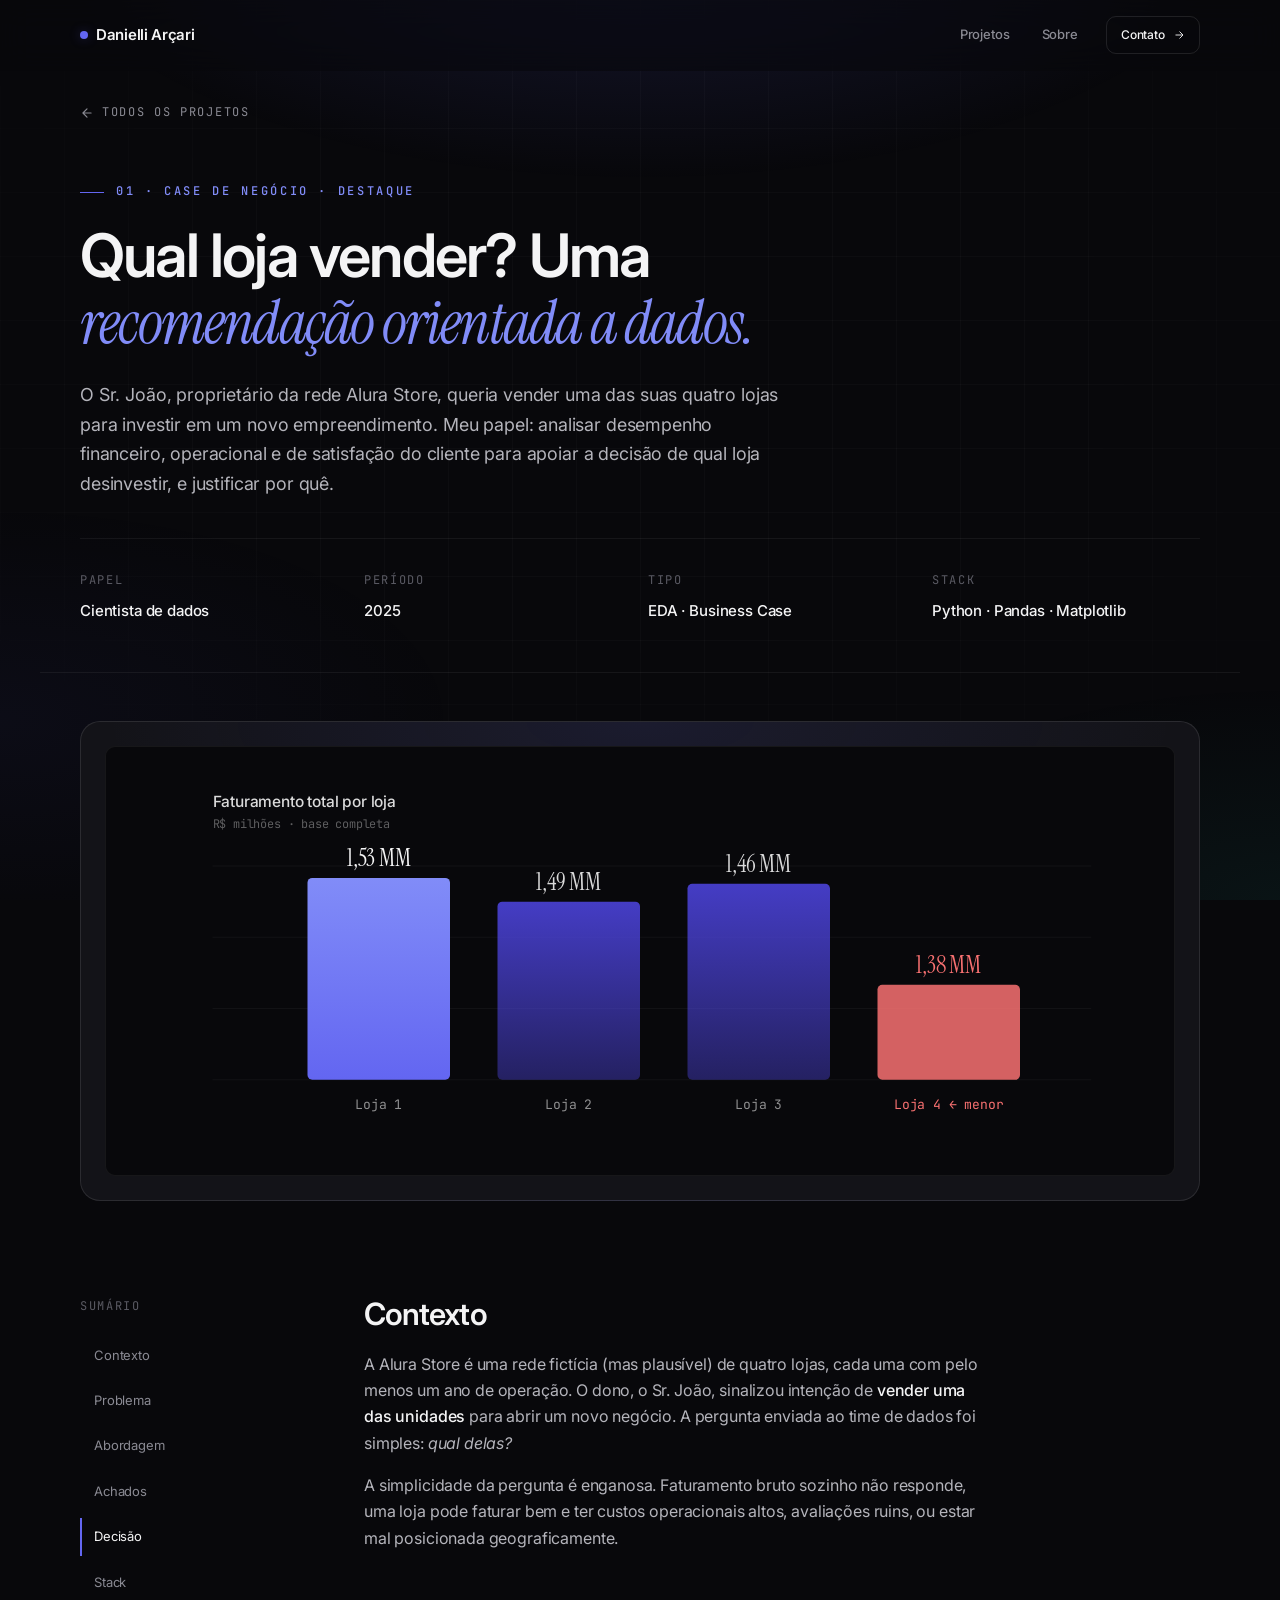
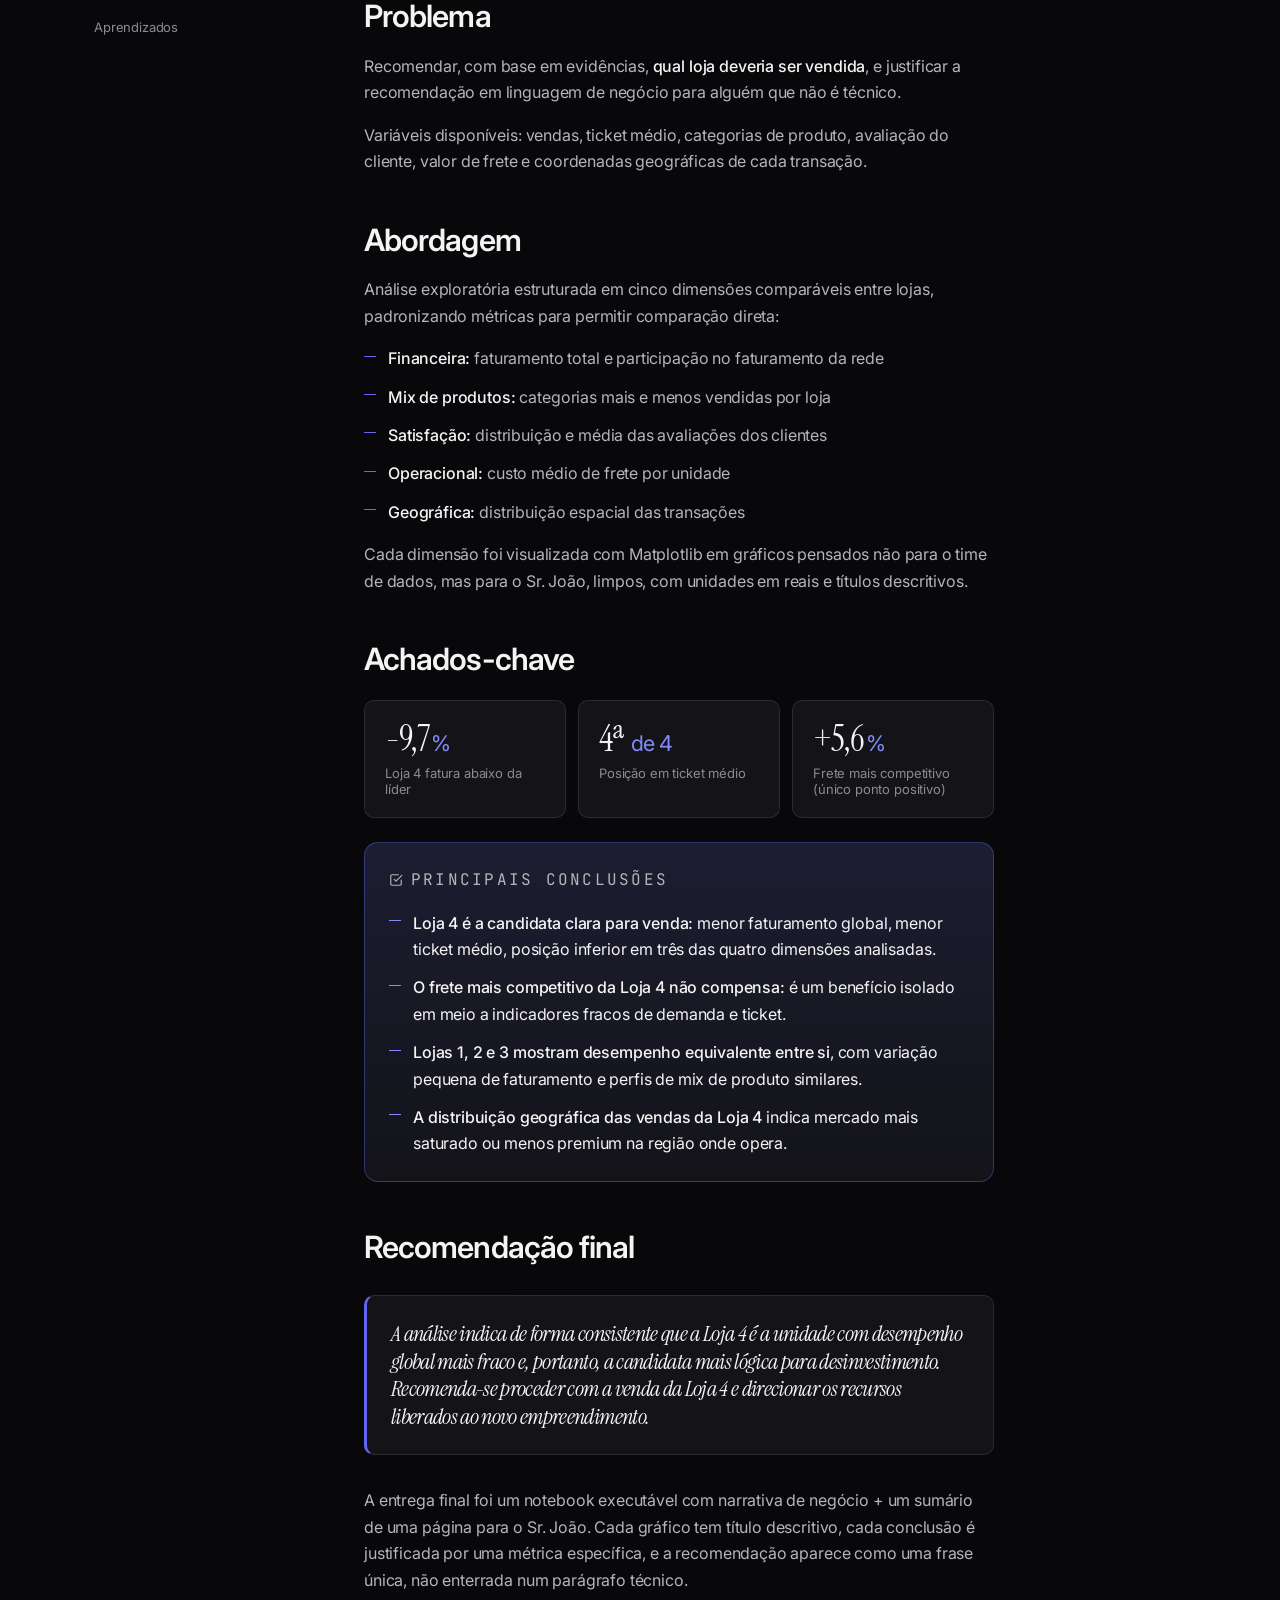
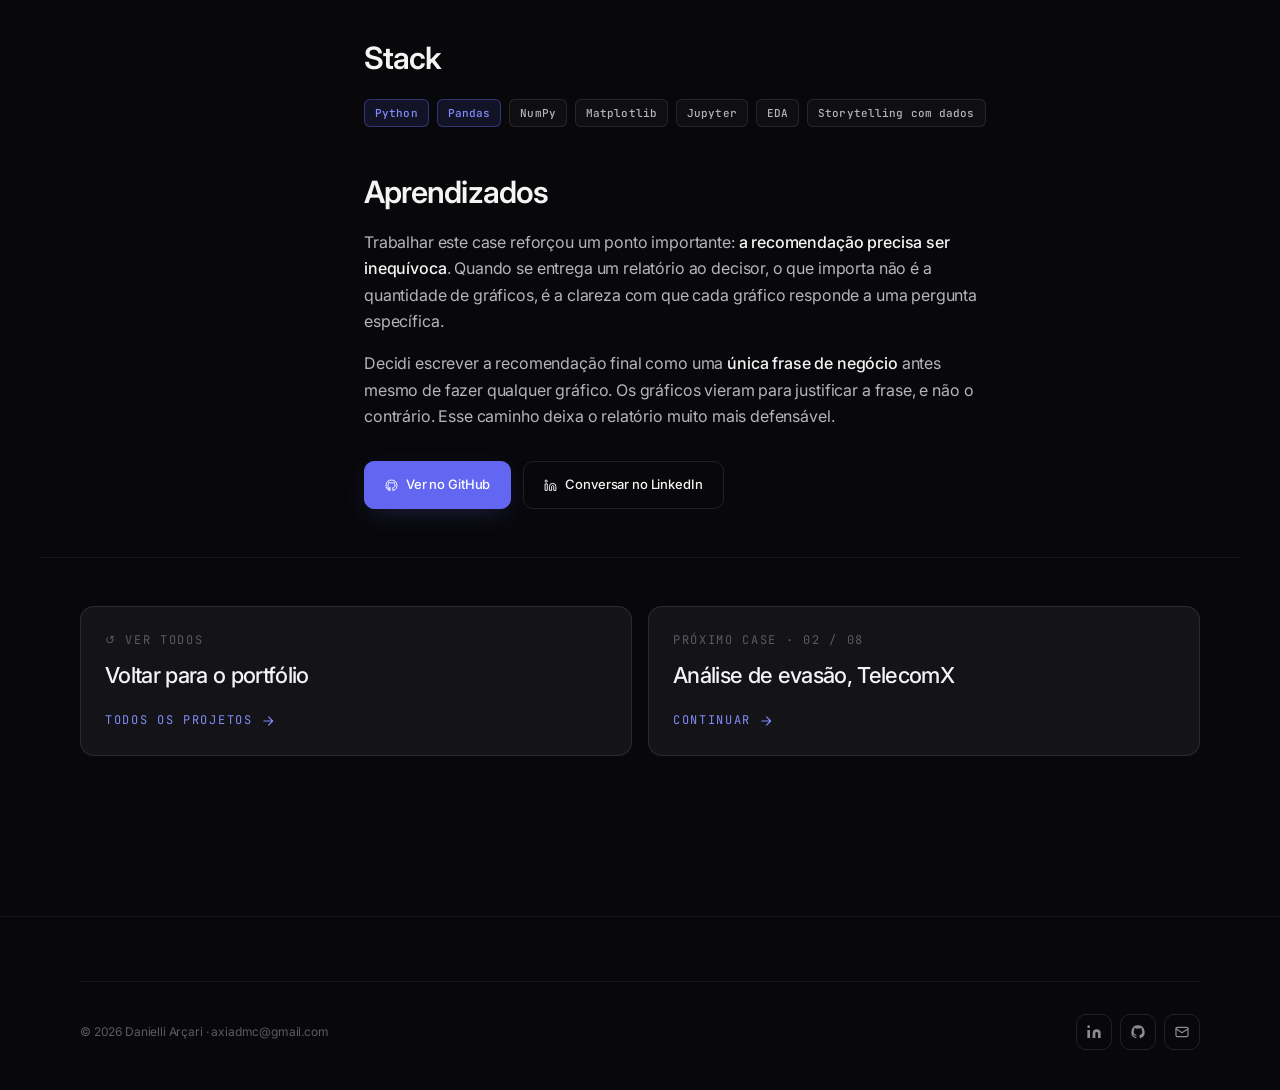
==== commit 6f3f93f7: "Add files via upload" ====
--- a/projetos/alura-store.html
+++ b/projetos/alura-store.html
@@ -52,7 +52,7 @@
     <p class="case-header__lede">
       O Sr. João, proprietário da rede Alura Store, queria vender uma das suas quatro lojas para investir em um novo
       empreendimento. Meu papel: analisar desempenho financeiro, operacional e de satisfação do cliente para apoiar a decisão
-      de qual loja desinvestir — e justificar por quê.
+      de qual loja desinvestir, e justificar por quê.
     </p>
 
     <div class="case-meta">
@@ -132,11 +132,11 @@
         <h2>Contexto</h2>
         <p>
           A Alura Store é uma rede fictícia (mas plausível) de quatro lojas, cada uma com pelo menos um ano de operação.
-          O dono — o Sr. João — sinalizou intenção de <strong>vender uma das unidades</strong> para abrir um novo negócio.
+          O dono, o Sr. João, sinalizou intenção de <strong>vender uma das unidades</strong> para abrir um novo negócio.
           A pergunta enviada ao time de dados foi simples: <em>qual delas?</em>
         </p>
         <p>
-          A simplicidade da pergunta é enganosa. Faturamento bruto sozinho não responde — uma loja pode faturar bem e
+          A simplicidade da pergunta é enganosa. Faturamento bruto sozinho não responde, uma loja pode faturar bem e
           ter custos operacionais altos, avaliações ruins, ou estar mal posicionada geograficamente.
         </p>
       </section>
@@ -144,7 +144,7 @@
       <section id="problema">
         <h2>Problema</h2>
         <p>
-          Recomendar, com base em evidências, <strong>qual loja deveria ser vendida</strong> — e justificar a recomendação
+          Recomendar, com base em evidências, <strong>qual loja deveria ser vendida</strong>, e justificar a recomendação
           em linguagem de negócio para alguém que não é técnico.
         </p>
         <p>
@@ -160,15 +160,15 @@
           permitir comparação direta:
         </p>
         <ul>
-          <li><strong>Financeira</strong> — faturamento total e participação no faturamento da rede</li>
-          <li><strong>Mix de produtos</strong> — categorias mais e menos vendidas por loja</li>
-          <li><strong>Satisfação</strong> — distribuição e média das avaliações dos clientes</li>
-          <li><strong>Operacional</strong> — custo médio de frete por unidade</li>
-          <li><strong>Geográfica</strong> — distribuição espacial das transações</li>
+          <li><strong>Financeira:</strong> faturamento total e participação no faturamento da rede</li>
+          <li><strong>Mix de produtos:</strong> categorias mais e menos vendidas por loja</li>
+          <li><strong>Satisfação:</strong> distribuição e média das avaliações dos clientes</li>
+          <li><strong>Operacional:</strong> custo médio de frete por unidade</li>
+          <li><strong>Geográfica:</strong> distribuição espacial das transações</li>
         </ul>
         <p>
           Cada dimensão foi visualizada com Matplotlib em gráficos pensados não para o time de dados, mas para o
-          Sr. João — limpos, com unidades em reais e títulos descritivos.
+          Sr. João, limpos, com unidades em reais e títulos descritivos.
         </p>
       </section>
 
@@ -177,7 +177,7 @@
 
         <div class="case-stats">
           <div class="case-stat">
-            <div class="case-stat__value">–9,7<em>%</em></div>
+            <div class="case-stat__value">-9,7<em>%</em></div>
             <div class="case-stat__label">Loja 4 fatura abaixo da líder</div>
           </div>
           <div class="case-stat">
@@ -197,7 +197,7 @@
           </p>
           <ul>
             <li><strong>Loja 4 é a candidata clara para venda:</strong> menor faturamento global, menor ticket médio, posição inferior em três das quatro dimensões analisadas.</li>
-            <li><strong>O frete mais competitivo da Loja 4 não compensa</strong> — é um benefício isolado em meio a indicadores fracos de demanda e ticket.</li>
+            <li><strong>O frete mais competitivo da Loja 4 não compensa:</strong> é um benefício isolado em meio a indicadores fracos de demanda e ticket.</li>
             <li><strong>Lojas 1, 2 e 3 mostram desempenho equivalente entre si</strong>, com variação pequena de faturamento e perfis de mix de produto similares.</li>
             <li><strong>A distribuição geográfica das vendas da Loja 4</strong> indica mercado mais saturado ou menos premium na região onde opera.</li>
           </ul>
@@ -214,7 +214,7 @@
         <p>
           A entrega final foi um notebook executável com narrativa de negócio + um sumário de uma página para o Sr. João.
           Cada gráfico tem título descritivo, cada conclusão é justificada por uma métrica específica, e a recomendação
-          aparece como uma frase única — não enterrada num parágrafo técnico.
+          aparece como uma frase única, não enterrada num parágrafo técnico.
         </p>
       </section>
 
@@ -234,8 +234,8 @@
       <section id="aprendizados">
         <h2>Aprendizados</h2>
         <p>
-          Trabalhar este case reforçou um ponto que já era familiar do Direito: <strong>a recomendação precisa ser
-          inequívoca</strong>. Quando se entrega um relatório ao decisor, o que importa não é a quantidade de gráficos —
+          Trabalhar este case reforçou um ponto importante: <strong>a recomendação precisa ser
+          inequívoca</strong>. Quando se entrega um relatório ao decisor, o que importa não é a quantidade de gráficos,
           é a clareza com que cada gráfico responde a uma pergunta específica.
         </p>
         <p>
@@ -271,7 +271,7 @@
       </a>
       <a href="telecomx.html" class="case-next__card">
         <p class="case-next__label">Próximo case · 02 / 08</p>
-        <h3 class="case-next__title">Análise de evasão — TelecomX</h3>
+        <h3 class="case-next__title">Análise de evasão, TelecomX</h3>
         <span class="case-next__arrow">
           Continuar
           <svg viewBox="0 0 24 24" fill="none" stroke="currentColor" stroke-width="2" stroke-linecap="round" stroke-linejoin="round"><path d="M5 12h14M13 5l7 7-7 7"/></svg>
@@ -298,3 +298,4 @@
 <script src="../js/main.js" defer></script>
 </body>
 </html>
+                        
--- a/css/tokens.css
+++ b/css/tokens.css
@@ -31,7 +31,7 @@
   --accent-soft:    rgba(99, 102, 241, 0.12);
   --accent-glow:    rgba(99, 102, 241, 0.28);
 
-  /* ----- Secondary accent (Teal) — used sparingly ----- */
+  /* ----- Secondary accent (Teal) · used sparingly ----- */
   --teal:           #2DD4BF;
   --teal-soft:      rgba(45, 212, 191, 0.12);
 
--- a/css/base.css
+++ b/css/base.css
@@ -1,5 +1,5 @@
 /* ============================================================
-   BASE — Reset + global element defaults + accessibility
+   BASE · Reset + global element defaults + accessibility
    ============================================================ */
 
 *,
@@ -33,7 +33,7 @@
   overflow-x: hidden;
 }
 
-/* Ambient background — radial gradients that sit behind every page.
+/* Ambient background · radial gradients that sit behind every page.
    Deliberately faint; they add depth without competing for attention. */
 body::before {
   content: '';
@@ -106,14 +106,14 @@
   color: var(--fg-primary);
 }
 
-/* ----- Focus states — accessible & consistent ----- */
+/* ----- Focus states · accessible & consistent ----- */
 :focus-visible {
   outline: 2px solid var(--accent);
   outline-offset: 3px;
   border-radius: var(--r-xs);
 }
 
-/* Scrollbar — subtle on dark */
+/* Scrollbar · subtle on dark */
 ::-webkit-scrollbar { width: 10px; height: 10px; }
 ::-webkit-scrollbar-track { background: var(--bg-base); }
 ::-webkit-scrollbar-thumb {
--- a/css/components.css
+++ b/css/components.css
@@ -1,5 +1,5 @@
 /* ============================================================
-   COMPONENTS — Reusable UI primitives
+   COMPONENTS · Reusable UI primitives
    Buttons · Badges · Cards · Tags · Inputs · Nav · Footer
    ============================================================ */
 
@@ -154,7 +154,7 @@
 .btn__icon--arrow { transition: transform var(--dur-fast) var(--ease-out-expo); }
 
 /* ----------------------------------------------------------------
-   BADGE — small inline status pill
+   BADGE · small inline status pill
    ---------------------------------------------------------------- */
 .badge {
   display: inline-flex;
@@ -185,7 +185,7 @@
 }
 
 /* ----------------------------------------------------------------
-   EYEBROW — small uppercase label above headings
+   EYEBROW · small uppercase label above headings
    ---------------------------------------------------------------- */
 .eyebrow {
   display: inline-flex;
@@ -209,7 +209,7 @@
 .eyebrow--accent::before { background: var(--accent); }
 
 /* ----------------------------------------------------------------
-   TAG — chips for stack / tech
+   TAG · chips for stack / tech
    ---------------------------------------------------------------- */
 .tag {
   display: inline-flex;
@@ -248,7 +248,7 @@
 }
 
 /* ----------------------------------------------------------------
-   SECTION HEADING — used at top of every section
+   SECTION HEADING · used at top of every section
    ---------------------------------------------------------------- */
 .section {
   padding-block: clamp(4rem, 9vw, 7rem);
--- a/css/project.css
+++ b/css/project.css
@@ -1,5 +1,5 @@
 /* ============================================================
-   PROJECT DETAIL PAGE — Case study layout
+   PROJECT DETAIL PAGE · Case study layout
    ============================================================ */
 
 /* ----- Breadcrumb / back link ----- */
